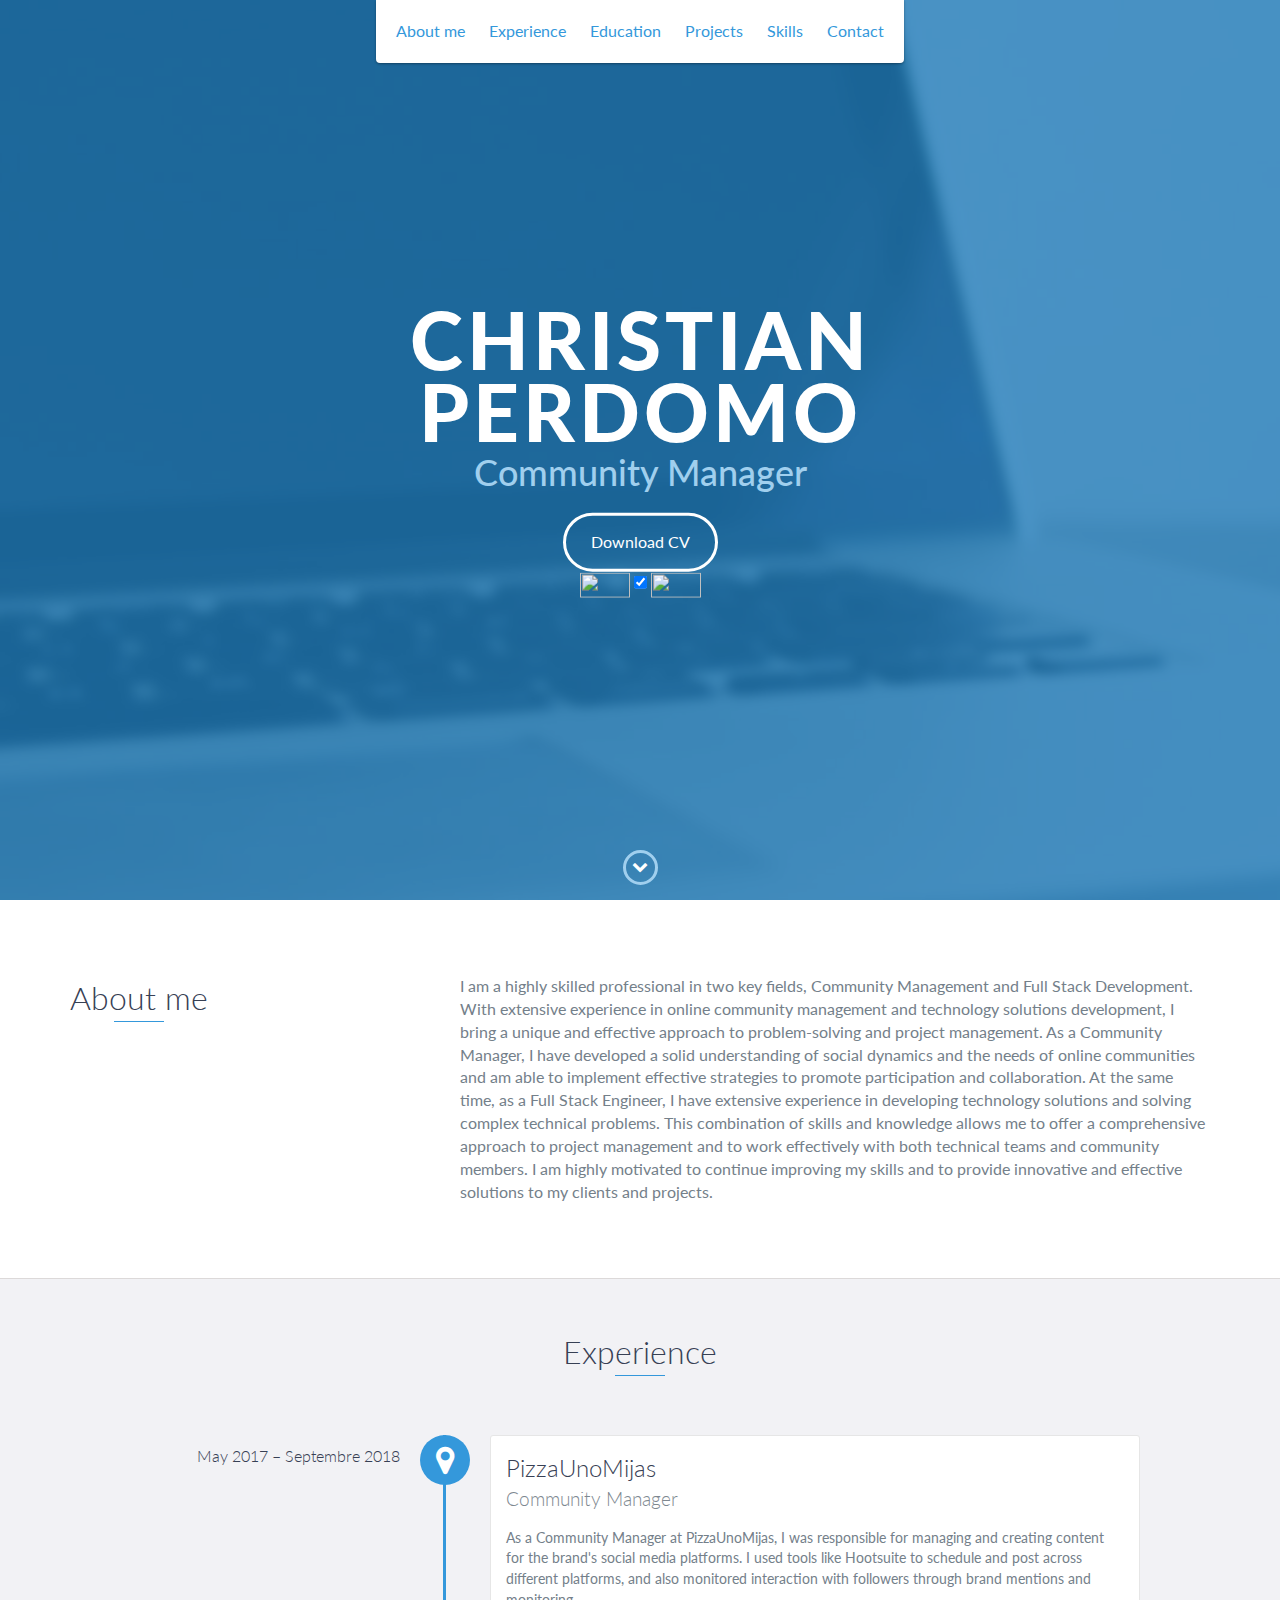
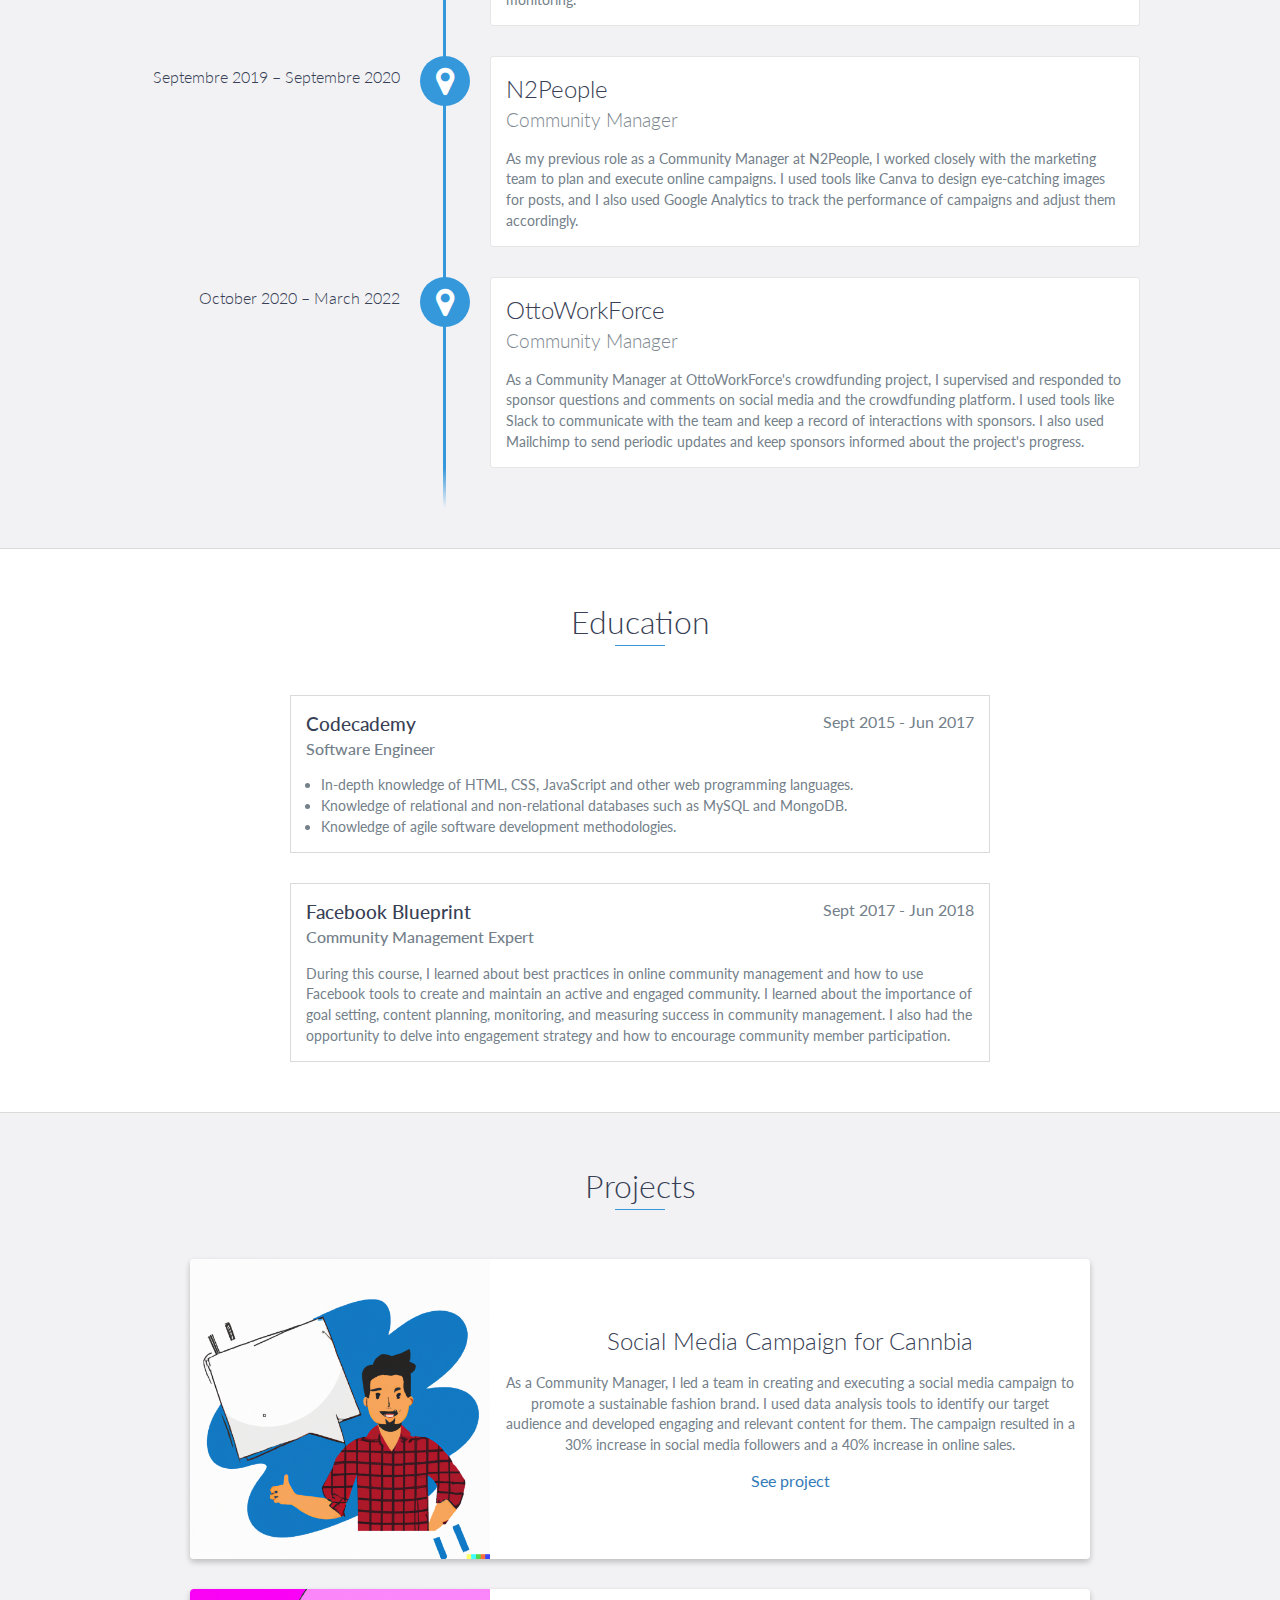
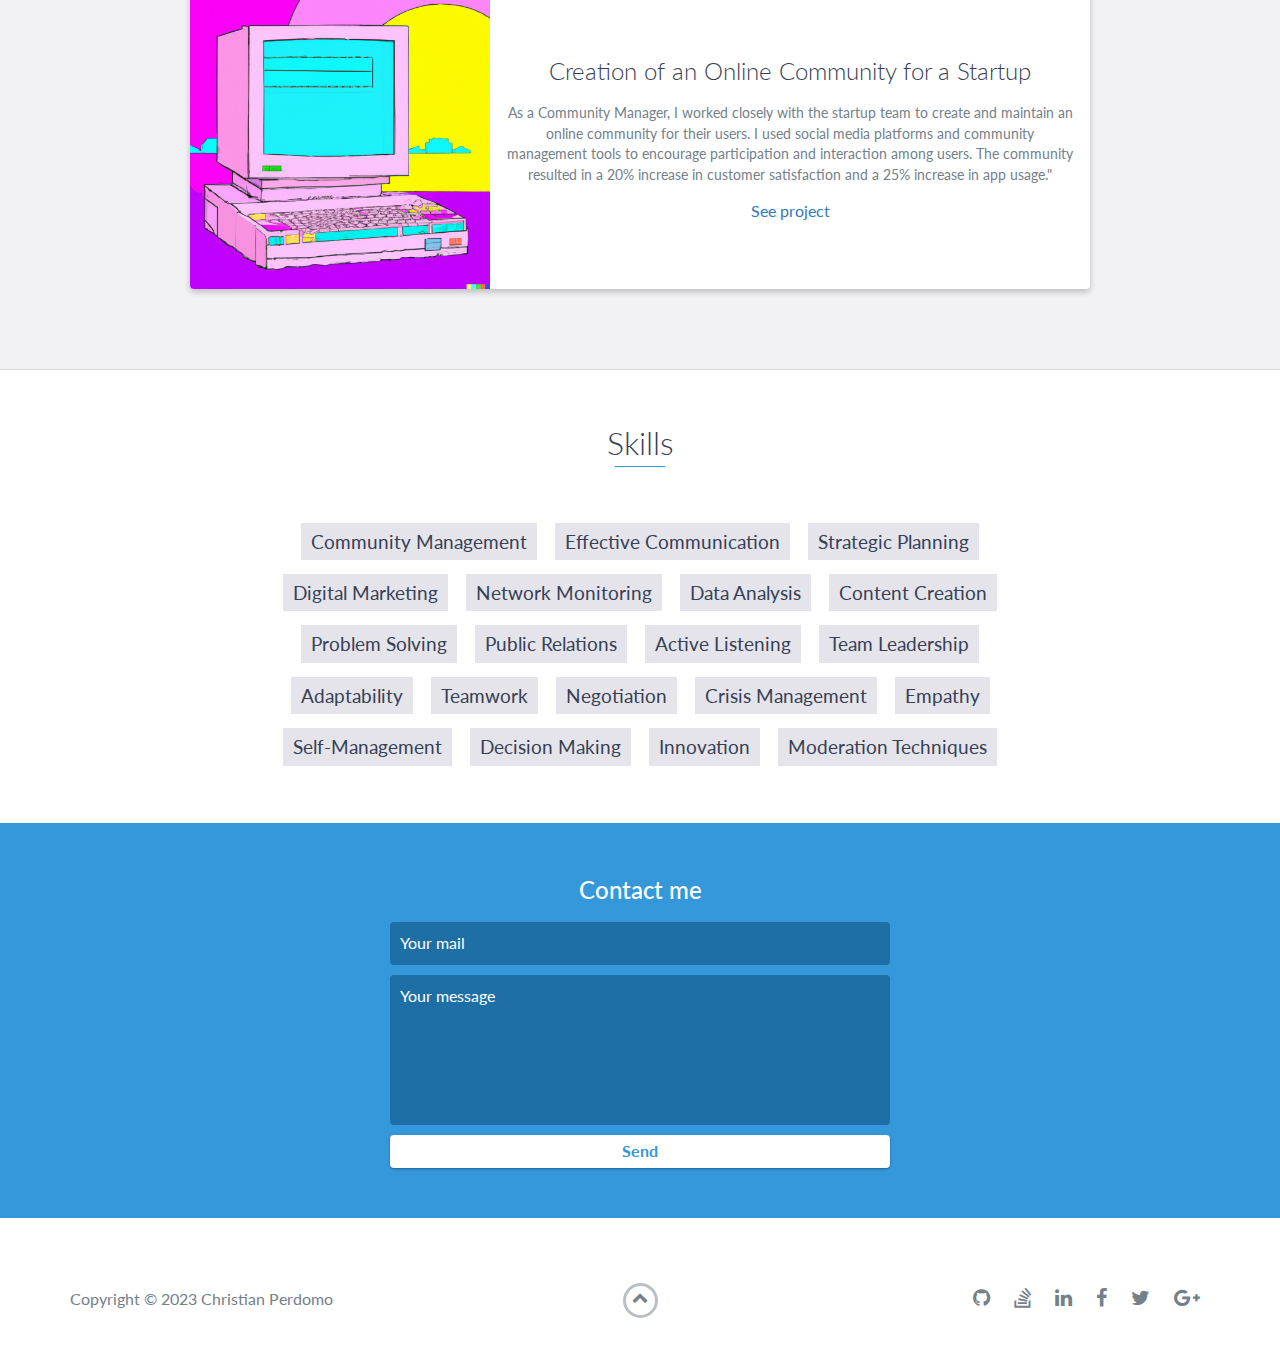
==== en/index.html @ 097fc4c4 "Add files via upload" ====
<!DOCTYPE html>
<html lang="en">

<head>
    <meta charset="utf-8">
    <meta http-equiv="X-UA-Compatible" content="IE=edge">
    <meta name="viewport" content="width=device-width, initial-scale=1">
    <title>Perdominho´s Portfolio</title>
	<link rel="shortcut icon" href="../favicon.ico" type="image/x-icon">
	<link rel="icon" href="../favicon.ico" type="image/x-icon">
    <link href="https://fonts.googleapis.com/css?family=Lato:300,400,700,900" rel="stylesheet">
    <link rel="stylesheet" href="../libs/font-awesome/css/font-awesome.min.css">
    <link href="../css/bootstrap.min.css" rel="stylesheet">
    <link href="../css/styles.css" rel="stylesheet"> 
  
</head>

<body>
    
    <div id="mobile-menu-open" class="shadow-large">
        <i class="fa fa-bars" aria-hidden="true"></i>
    </div>
    <!-- End #mobile-menu-toggle -->
    <header>
        <div id="mobile-menu-close">
            <span>Close</span> <i class="fa fa-times" aria-hidden="true"></i>
        </div>
        <ul id="menu" class="shadow">
            <li>
                <a href="#about">About me</a>
            </li>
            <li>
                <a href="#experience">Experience</a>
            </li>
            <li>
                <a href="#education">Education</a>
            </li>
            <li>
                <a href="#projects">Projects</a>
            </li>
            <li>
                <a href="#skills">Skills</a>
            </li>
            <li>
                <a href="#contact">Contact</a>
            </li>
        </ul>
    </header>
    <!-- End header -->
    
    <div id="lead">
        <div id="lead-content">
            <h1>Christian Perdomo</h1>
            <h2>Community Manager</h2>
            <a href="#" class="btn-rounded-white">Download CV</a>
            <!--Boton -->
   <div class="Navigation">
    <img src="../images\esflag.png" width="50" height="25">
    <input type="checkbox" class="check" checked>
    <img src="../images/enflag.png" width="50" height="25">
    <script src="../js/app.js"></script>
  </div>
    <!-- Fin del boton-->
        </div>
        <!-- End #lead-content -->
        <div id="lead-overlay"></div>

        <div id="lead-down">
            <span>
                <i class="fa fa-chevron-down" aria-hidden="true"></i>
            </span>
        </div>
        <!-- End #lead-down -->
    </div>
    <!-- End #lead -->

    <div id="about">
        <div class="container">
            <div class="row">
                <div class="col-md-4">
                    <h2 class="heading">About me</h2>
                </div>
                <div class="col-md-8">
                    <p>
                        I am a highly skilled professional in two key fields, Community Management and Full Stack Development. With extensive experience in online community management and technology solutions development, I bring a unique and effective approach to problem-solving and project management.
                        As a Community Manager, I have developed a solid understanding of social dynamics and the needs of online communities and am able to implement effective strategies to promote participation and collaboration. At the same time, as a Full Stack Engineer, I have extensive experience in developing technology solutions and solving complex technical problems.
                        This combination of skills and knowledge allows me to offer a comprehensive approach to project management and to work effectively with both technical teams and community members. I am highly motivated to continue improving my skills and to provide innovative and effective solutions to my clients and projects.</p>
                </div>
            </div>
        </div>
    </div>
    <!-- End #about -->

    <div id="experience" class="background-alt">
        <h2 class="heading">Experience</h2>
        <div id="experience-timeline">
            <div data-date="May 2017 – Septembre 2018">
                <h3>PizzaUnoMijas</h3>
                <h4>Community Manager</h4>
                <p>As a Community Manager at PizzaUnoMijas, I was responsible for managing and creating content for the brand's social media platforms. I used tools like Hootsuite to schedule and post across different platforms, and also monitored interaction with followers through brand mentions and monitoring.</p>
            </div>

            <div data-date="Septembre 2019 – Septembre 2020">
                <h3>N2People</h3>
                <h4>Community Manager</h4>
                <p>As my previous role as a Community Manager at N2People, I worked closely with the marketing team to plan and execute online campaigns. I used tools like Canva to design eye-catching images for posts, and I also used Google Analytics to track the performance of campaigns and adjust them accordingly.</p>
            </div>
            <div data-date="October 2020 – March 2022">
                <h3>OttoWorkForce</h3>
                <h4>Community Manager</h4>
                <p>As a Community Manager at OttoWorkForce's crowdfunding project, I supervised and responded to sponsor questions and comments on social media and the crowdfunding platform. I used tools like Slack to communicate with the team and keep a record of interactions with sponsors. I also used Mailchimp to send periodic updates and keep sponsors informed about the project's progress.</p>
            </div>
        </div>
    </div>
    <!-- End #experience -->

    <div id="education">
        <h2 class="heading">Education</h2>
         <div class="education-block">
            <h3>Codecademy</h3>
            <span class="education-date">Sept 2015 - Jun 2017</span>
            <h4>Software Engineer</h4>
            <ul>
                <li>In-depth knowledge of HTML, CSS, JavaScript and other web programming languages.</li>
                <li>Knowledge of relational and non-relational databases such as MySQL and MongoDB.</li>
                <li>Knowledge of agile software development methodologies.</li>
            </ul>
        </div>
        <!-- End .education-block -->
	    <div class="education-block">
            <h3>Facebook Blueprint</h3>
            <span class="education-date">Sept 2017 - Jun 2018</span>
            <h4>Community Management Expert </h4>
            <p>
                During this course, I learned about best practices in online community management and how to use Facebook tools to create and maintain an active and engaged community. I learned about the importance of goal setting, content planning, monitoring, and measuring success in community management. I also had the opportunity to delve into engagement strategy and how to encourage community member participation.</p>
        </div>
        <!-- End .education-block -->
    </div>
    <!-- End #education -->

    <div id="projects" class="background-alt">
        <h2 class="heading">Projects</h2>
        <div class="container">
            <div class="row">
                <div class="project shadow-large">
                    <div class="project-image">
                        <img src="../images/ComMan.png" width="300" height="300" />
                    </div>


                    <!-- End .project-image -->
                    <div class="project-info">
                        <h3>Social Media Campaign for Cannbia</h3>
                        <p>
                            As a Community Manager, I led a team in creating and executing a social media campaign to promote a sustainable fashion brand. I used data analysis tools to identify our target audience and developed engaging and relevant content for them. The campaign resulted in a 30% increase in social media followers and a 40% increase in online sales.</p>
                        <a href="https://cannbia.com/" target="_blank">See project</a>
                    </div>
                    <!-- End .project-info -->
                </div>
                <!-- End .project -->

                <div class="project shadow-large">
                    <div class="project-image">
                        <img src="../images/Prjc.png" width="300" height="300" />
                    </div>
                    <!-- End .project-image -->
                    <div class="project-info">
                        <h3>Creation of an Online Community for a Startup</h3>
                        <p>
                            As a Community Manager, I worked closely with the startup team to create and maintain an online community for their users. I used social media platforms and community management tools to encourage participation and interaction among users. The community resulted in a 20% increase in customer satisfaction and a 25% increase in app usage."</p>
                        <a href="#">See project</a>
                    </div>
                    <!-- End .project-info -->
                </div>
                <!-- End .project -->
            </div>
        </div>
    </div>
    <!-- End #projects -->

    <div id="skills">
        <h2 class="heading">Skills</h2>
        <ul>
            <li>Community Management</li>
  <li>Effective Communication</li>
  <li>Strategic Planning</li>
  <li>Digital Marketing</li>
  <li>Network Monitoring</li>
  <li>Data Analysis</li>
  <li>Content Creation</li>
  <li>Problem Solving</li>
  <li>Public Relations</li>
  <li>Active Listening</li>
  <li>Team Leadership</li>
  <li>Adaptability</li>
  <li>Teamwork</li>
  <li>Negotiation</li>
  <li>Crisis Management</li>
  <li>Empathy</li>
  <li>Self-Management</li>
  <li>Decision Making</li>
  <li>Innovation</li>
  <li>Moderation Techniques</li>
        </ul>
    </div>
    <!-- End #skills -->

    <div id="contact">
        <h2>Contact me</h2>
        <div id="contact-form">
            <form method="POST" action="mailto:perdominho@icloud.com">
                <input type="hidden" name="_subject" value="Contact request from personal website" />
                <input type="email" name="_replyto" placeholder="Your mail" required>
                <textarea name="message" placeholder="Your message" required></textarea>
                <button type="submit">Send</button>
            </form>
        </div>
        <!-- End #contact-form -->
    </div>
    <!-- End #contact -->

    <footer>
        <div class="container">
            <div class="row">
                <div class="col-sm-5 copyright">
                    <p>
                        Copyright &copy; <span id="current-year">2023</span> Christian Perdomo
                    </p>
			</div>
                <div class="col-sm-2 top">
                    <span id="to-top">
                        <i class="fa fa-chevron-up" aria-hidden="true"></i>
                    </span>
                </div>
                <div class="col-sm-5 social">
                    <ul>
                        <li>
                            <a href="https://github.com/Perdominho" target="_blank"><i class="fa fa-github" aria-hidden="true"></i></a>
                        </li>
                        <li>
                            <a href="https://stackoverflow.com/" target="_blank"><i class="fa fa-stack-overflow" aria-hidden="true"></i></a>
                        </li>
                        <li>
                            <a href="https://linkedin.com/" target="_blank"><i class="fa fa-linkedin" aria-hidden="true"></i></a>
                        </li>
                        <li>
                            <a href="https://www.facebook.com/" target="_blank"><i class="fa fa-facebook" aria-hidden="true"></i></a>
                        </li>
                        <li>
                            <a href="https://twitter.com/" target="_blank"><i class="fa fa-twitter" aria-hidden="true"></i></a>
                        </li>
                        <li>
                            <a href="https://plus.google.com/" target="_blank"><i class="fa fa-google-plus" aria-hidden="true"></i></a>
                        </li>
                    </ul>
                </div>
            </div>
        </div>
    </footer>
    <!-- End footer -->

    <script src="https://ajax.googleapis.com/ajax/libs/jquery/1.12.4/jquery.min.js"></script>
    <script src="../js/scripts.min.js"></script>
</body>

</html>
---- css/styles.css ----
body{font-family:'Lato', sans-serif;
    font-size:16px}
body.active{overflow:hidden;
    z-index:-1}
.no-js #experience-timeline>div{background:#fff;
    padding:10px;
    margin-bottom:10px;
    border:1px solid #dcd9d9}
.no-js #experience-timeline>div h3{font-size:1.5em;
    font-weight:300;
    color:#374054;
    display:inline-block;
    margin:0}
.no-js #experience-timeline>div h4{font-size:1.2em;
    font-weight:300;
    color:#7e8890;
    margin:0 0 15px 0}
.no-js #experience-timeline>div p{color:#74808a;
    font-size:0.9em;
    margin:0}
.no-js #experience-timeline:before,.no-js #experience-timeline:after{content:none}
@keyframes dropHeader{0%{transform:translateY(-100%)}100%{transform:translateY(0)}
}
header{position:absolute;
    top:0;
    left:0;
    right:0;
    text-align:center;
    z-index:10;
    animation-name:dropHeader;
    animation-iteration-count:1;
    animation-timing-function:ease;
    animation-duration:0.75s}
header ul{display:inline-block;
    background:#fff;
    text-align:center;
    padding:10px;
    margin:0;
    border-bottom-right-radius:4px;
    border-bottom-left-radius:4px}
header li{display:inline-block}
header a{display:block;color:#3498db;padding:10px}
header a:hover{color:#217dbb;
    text-decoration:none;
    background:#eee;
    border-radius:4px}
header a:focus{color:#3498db;
    text-decoration:none}
header.active{display:block}
header.sticky{position:fixed;
    z-index:999};
#menu.active{display:block}
#mobile-menu-open{
    display:none;
    cursor:pointer;
    position:fixed;
    right:15px;
    top:10px;
    color:#3498db;
    font-size:1.5em;
    z-index:20;
    padding:0 7px;
    border-radius:4px;background:#fff}
    #mobile-menu-close{
        display:none;
        text-align:right;
        width:100%;
        background:#fff;
        font-size:1.5em;
        padding-right:15px;
        padding-top:10px;
        cursor:pointer;
        color:#3498db}
    #mobile-menu-close span{
        font-size:0.5em;
        text-transform:uppercase}
    #mobile-menu-close i{vertical-align:middle}
    footer{padding:50px 0}
    .copyright{padding-top:20px}
    .copyright p{
        margin:0;
        color:#74808a}
    .top{text-align:center}
    .top span{
        cursor:pointer;
        display:block;
        margin:15px auto 0 auto;
        width:35px;
        height:35px;
        border-radius:50%;
        border:3px solid #b9bfc4;
        text-align:center}
    .top i{color:#74808a}
    .social{text-align:right}
    .social ul{
        margin:5px 0 0 0;
        padding:0}
    .social li{
        display:inline-block;
        font-size:1.25em;
        list-style:none}
    .social a{
        display:block;
        color:#74808a;
        padding:10px}
    .social a:hover{color:#3498db}
    .btn-rounded-white{
        display:inline-block;
        color:#fff;
        padding:15px 25px;
        border:3px solid #fff;
        border-radius:30px;
        transition:.5s ease all}
    .btn-rounded-white:hover{
        color:#3498db;
        background:#fff;
        text-decoration:none}
    .shadow{box-shadow:0 1px 3px rgba(0,0,0,0.12),0 1px 2px rgba(0,0,0,0.24)}
    .shadow-large{box-shadow:0 3px 6px rgba(0,0,0,0.08),0 3px 6px rgba(0,0,0,0.15)}
    .heading{position:relative;
        display:inline-block;
        font-size:2em;
        font-weight:300;
        margin:0 0 30px 0}
    .heading:after{position:absolute;
        content:'';
        top:100%;
        height:1px;
        width:50px;
        left:0;
        right:0;
        margin:0 auto;
        background:#3498db}
    .background-alt{background:#f2f2f5}
    #lead{position:relative;
        height:100vh;
        min-height:500px;
        max-height:1080px;
        background:url(../images/lead-bg.jpg)
        ;background-size:cover;
        padding:15px;
        overflow:hidden}
    #lead-content{position:absolute;
        z-index:10;
        top:50%;
        left:50%;
        transform:translate(-50%, -50%);
        text-align:center}
    #lead-content h1,
    #lead-content h2{margin:0}
    #lead-content h1{color:#fff;
        font-weight:900;
        font-size:5em;
        text-transform:uppercase;
        letter-spacing:0.05em;
        line-height:0.9em}
    #lead-content h2{color:#a0cfee;
        font-weight:500;
        font-size:2.25em
        ;margin-bottom:15px}
    #lead-overlay{position:absolute;
        height:100%;
        width:100%;
        top:0;
        right:0;
        bottom:0;
        left:0;
        background:rgba(33,125,187,0.8);
        z-index:1}
    #lead-down{position:absolute;
        left:0;
        right:0;
        width:100%;
        text-align:center;
        z-index:10;
        bottom:15px;
        color:#fff}
    #lead-down span{cursor:pointer;
        display:block;
        margin:0 auto;
        width:35px;
        height:35px;
        border-radius:50%;
        border:3px solid #a0cfee;
        text-align:center}
    #lead-down i{animation:pulsate 1.5s ease;
        animation-iteration-count:infinite;padding-top:5px}
    @keyframes pulsate{0%{transform:scale(1, 1)}
    50%{transform:scale(1.2, 1.2)}
    100%{transform:scale(1, 1)}}
    #about{padding:75px 15px;
        border-bottom:1px solid #dcd9d9}
        #about h2{color:#374054}
        #about p{color:#74808a;
            margin:0}
    #experience{padding:50px 15px;
        text-align:center;
        border-bottom:1px solid #dcd9d9}
        #experience h2{color:#374054}
    #experience-timeline{margin:30px auto 0 auto;
        position:relative;
        max-width:1000px}
    #experience-timeline:before{position:absolute;
        content:'';
        top:0;
        bottom:0;
        left:303px;
        right:auto;
        height:100%;
        width:3px;
        background:#3498db;
        z-index:0}
    #experience-timeline:after{position:absolute;
        content:'';
        width:3px;
        height:40px;
        background:#3498db;
        background:linear-gradient(to bottom, #3498db, rgba(52,152,219,0));
        top:100%;
        left:303px}
    .vtimeline-content{margin-left:350px;
        background:#fff;
        border:1px solid #e6e6e6;
        padding:15px;
        border-radius:3px;
        text-align:left}
    .vtimeline-content h3{font-size:1.5em;
        font-weight:300;
        color:#374054;
        display:inline-block;
        margin:0}
    .vtimeline-content h4{font-size:1.2em;
        font-weight:300;
        color:#7e8890;
        margin:0 0 15px 0}
    .vtimeline-content p{color:#74808a;
        font-size:0.9em;
        margin:0}
    .vtimeline-point{position:relative;
        display:block;
        vertical-align:top;
        margin-bottom:30px}
    .vtimeline-icon{position:relative;
        color:#fff;
        width:50px;
        height:50px;
        background:#3498db;
        border-radius:50%;
        float:left;
        z-index:99;
        margin-left:280px}
    .vtimeline-icon i{display:block;
        font-size:2em;
        margin-top:10px}
    .vtimeline-date{width:260px;
        text-align:right;
        position:absolute;
        left:0;top:10px;
        font-weight:300;
        color:#374054}
    #education{padding:50px 15px 20px 15px;
        border-bottom:1px solid #dcd9d9;
        text-align:center}
    #education h2{color:#374054;
        margin-bottom:50px}
    .education-block{max-width:700px;
        margin:0 auto 30px auto;padding:15px;
        border:1px solid #dcd9d9;
        text-align:left}
    .education-block h3{font-weight:500;
        float:left;
        margin:0;
        color:#374054}
    .education-block span{
        color:#74808a;
        float:right}
 .education-block h4{
            color:#74808a;
            clear:both;
            font-weight:500;
            margin:0 0 15px 0}
 .education-block p,.education-block ul{
        margin:0;
        color:#74808a;
        font-size:0.9em}
.education-block ul{
            padding:0 0 0 15px}
#projects{
                padding:50px 15px;
                border-bottom:1px solid #dcd9d9;
                text-align:center}
 #projects h2{
        color:#374054;
        margin-bottom:50px}
.project{position:relative;
        max-width:900px;
        margin:0 auto 30px auto;
        overflow:hidden;
        background:#fff;
        border-radius:4px}
 .project-image{float:left}
  .project-info{
            position:absolute;top:50%;
            transform:translateY(-50%);
            margin-left:300px;
            padding:15px}
.project-info h3{font-size:1.5em;
    font-weight:300;
    color:#374054;
    margin:0 0 15px 0}
.project-info p{color:#74808a;
        margin:0 0 15px 0;
        font-size:0.9em}
.no-image .project-info{position:relative;
    margin:0;
    padding:30px 15px;
    transform:none}
#more-projects{display:none}
#skills{padding:50px 15px;text-align:center}
#skills h2{color:#374054;margin-bottom:50px}
#skills ul{display:block;margin:0 auto;padding:0;max-width:800px}
#skills li{display:inline-block;margin:7px;padding:5px 10px;color:#374054;
    background:#e4e4ea;
    list-style:none;
    cursor:default;
    font-size:1.2em}
#contact{padding:50px 15px;
    background:#3498db;
    text-align:center}
#contact h2{margin:0 0 15px 0;
    color:#fff;font-weight:500}
#contact-form{max-width:500px;
    margin:0 auto}
#contact-form input,#contact-form textarea{
    display:block;
    width:100%;
    padding:10px;
    border-radius:4px;
    border:none;
    margin-bottom:10px;
    background:#1d6fa5;
    color:#fff;
    transition:.5s ease all}
    #contact-form input::-webkit-input-placeholder,#contact-form textarea::-webkit-input-placeholder{
        color:#fff}
    #contact-form input:-moz-placeholder,#contact-form textarea:-moz-placeholder{
        color:#fff;
        opacity:1}
    #contact-form input::-moz-placeholder,#contact-form textarea::-moz-placeholder{
        color:#fff;
        opacity:1}
    #contact-form input:-ms-input-placeholder,#contact-form textarea:-ms-input-placeholder{color:#fff
    }#contact-form input:focus,#contact-form textarea:focus{outline:none;
        background:#16527a}
    #contact-form textarea{height:150px;resize:none}
    #contact-form button{display:block;width:100%;
        background:#fff;
        border-radius:4px;
        padding:5px 10px;
        border:none;
        color:#3498db;
        font-weight:700;
        box-shadow:0 1px 3px rgba(0,0,0,0.12),0 1px 2px rgba(0,0,0,0.24);
        transition:.5s ease all}
        #contact-form button:hover{box-shadow:0 10px 20px rgba(0,0,0,0.19),0 6px 6px rgba(0,0,0,0.23)}
        .optional-section{padding:50px 15px;
            text-align:center;
            border-top:1px solid #dcd9d9}
    .optional-section h2{color:#374054}
    .optional-section-block{max-width:700px;
        margin:0 auto 30px auto;padding:15px;
        border:1px solid #dcd9d9;
        background:#fff;
        text-align:left}
    .optional-section-block h3{font-weight:500;
        margin:0 0 15px 0;
        color:#374054}
    .optional-section-block h4{color:#74808a;
        clear:both;
        font-weight:500;
        margin:0 0 15px 0}
        .optional-section-block p,.optional-section-block ul{margin:0 0 15px 0;color:#74808a;font-size:0.9em}
        .optional-section-block ul{padding:0 0 0 15px}
        @media only screen and (max-width: 750px)
        {#experience-timeline:before,#experience-timeline:after{left:23px}
        .vtimeline-date{width:auto;text-align:left;position:relative;margin-bottom:15px;display:block;margin-left:70px}
        .vtimeline-icon{margin-left:0}
        .vtimeline-content{margin-left:70px}}
        @media only screen and (max-width: 992px)
        {#lead{height:auto;
            min-height:auto;
            max-height:auto;
            padding:100px 15px}
    #lead-content{position:relative;
        transform:none;
        left:auto;
        top:auto}
    #lead-content h1{font-size:3em}
    #lead-content h2{font-size:1.75em}
    #about{text-align:center}
    #about p{text-align:left}}
    @media only screen and (max-width: 768px){header{position:fixed;
        display:none;
        z-index:999;
        animation:none;
        bottom:0;
        height:100%}
    #mobile-menu-open,#mobile-menu-close{display:block}
    #menu{height:100%;
        overflow-y:auto;
        box-shadow:none;
        border-radius:0;
        width:100%}
 #menu li{display:block;
            margin-bottom:10px}
    #lead-content h1{font-size:2em}
    #lead-content h2{font-size:1.3em}
    #lead-content a{padding:10px 20px}
    #lead-down{display:none}
    .education-block h3,.education-block span{float:none}
    .project-image{display:none}
    .project-info{position:relative;
        margin:0;
        padding:30px 15px;
        top:auto;
        transform:none}
    footer{text-align:center}
    .social{text-align:center}}
    @media only screen and (max-width: 480px)
    {#lead-content h1{font-size:1.5em}
    #lead-content h2{font-size:1em}
    #lead-content a{font-size:0.9em;padding:5px 10px}}
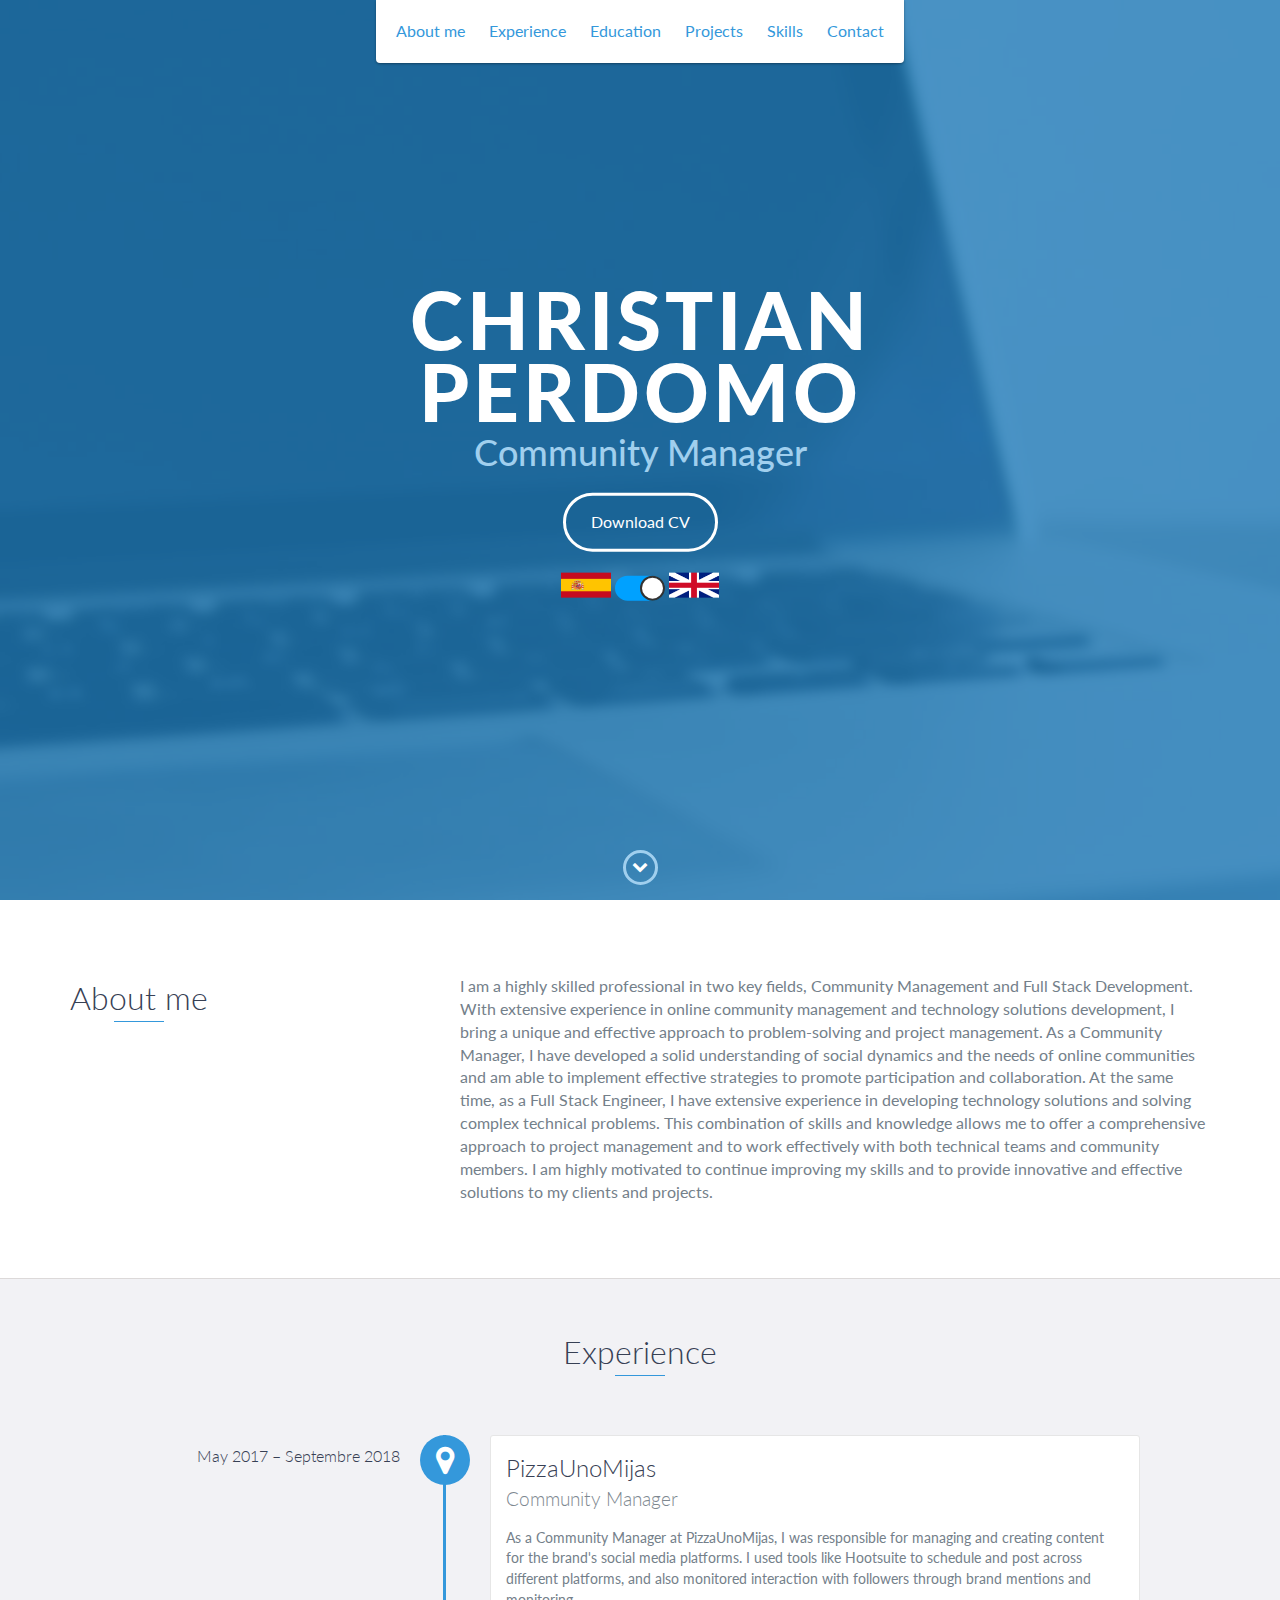
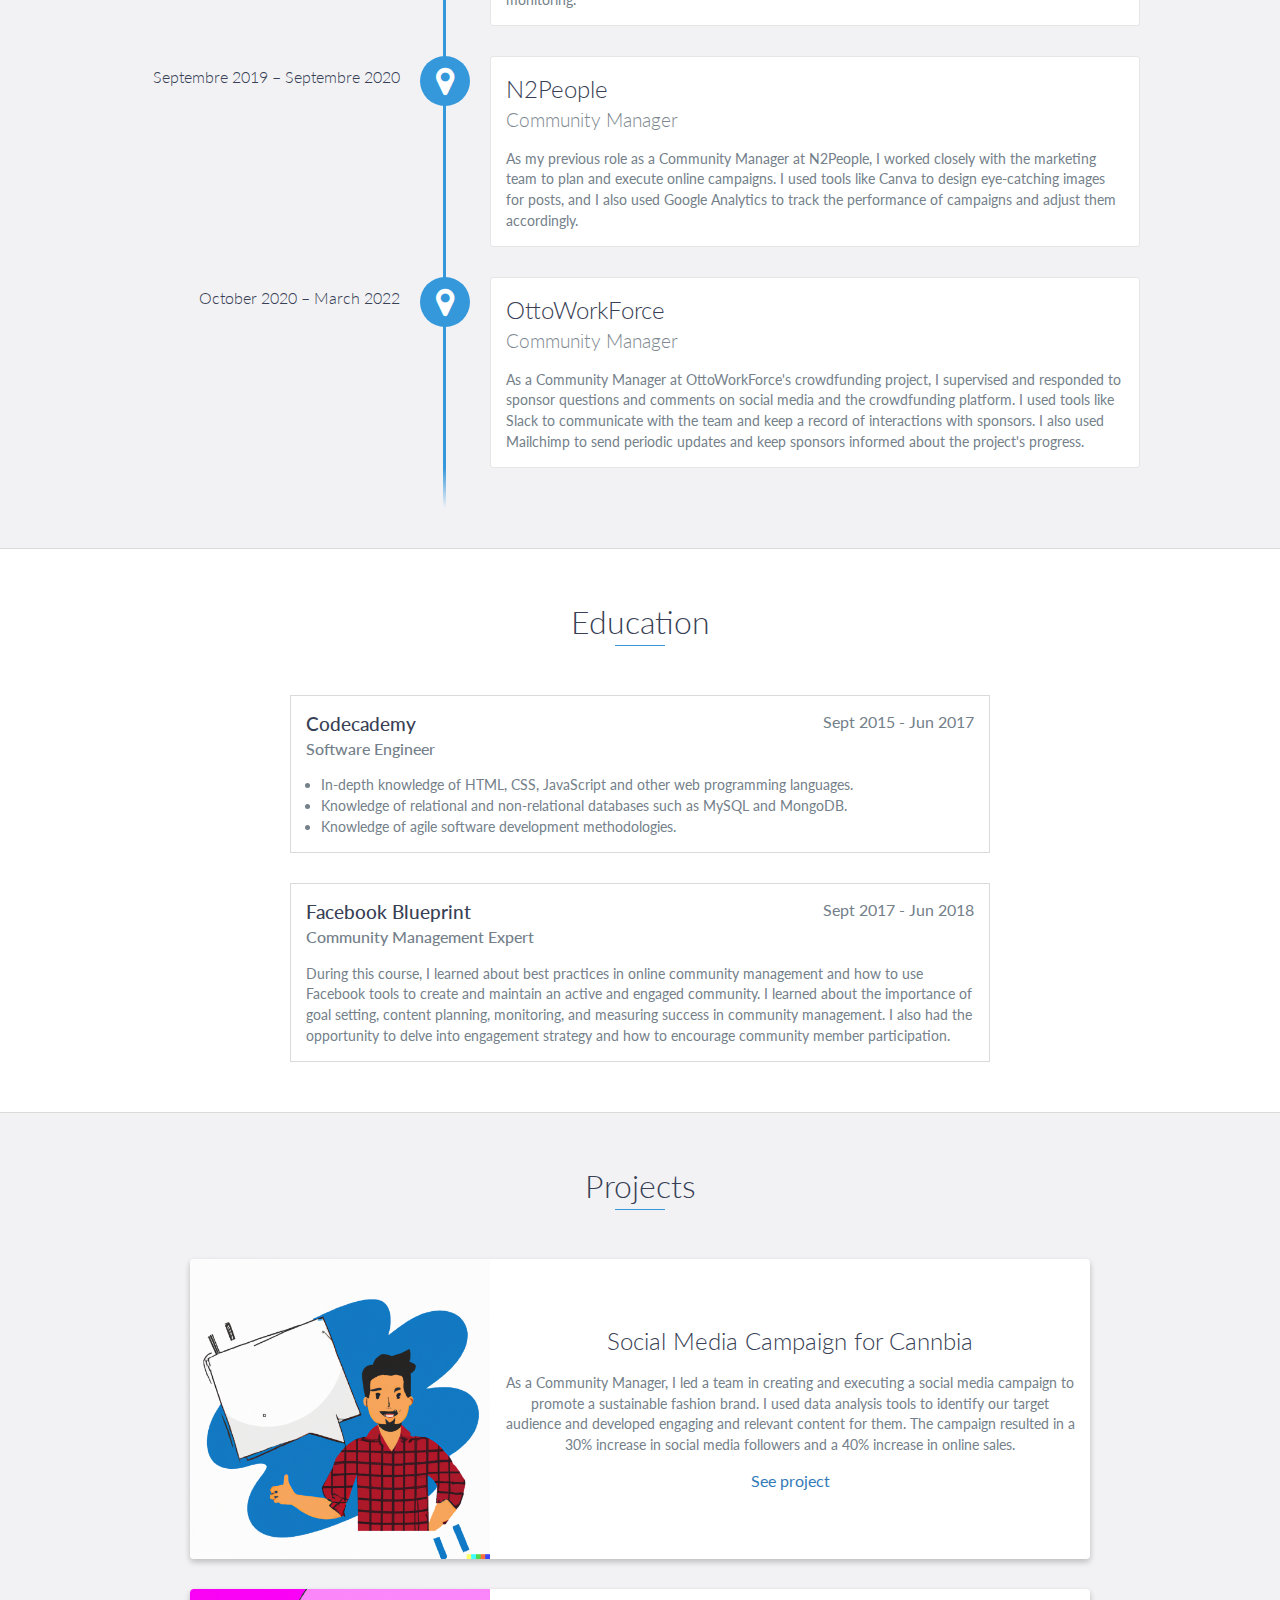
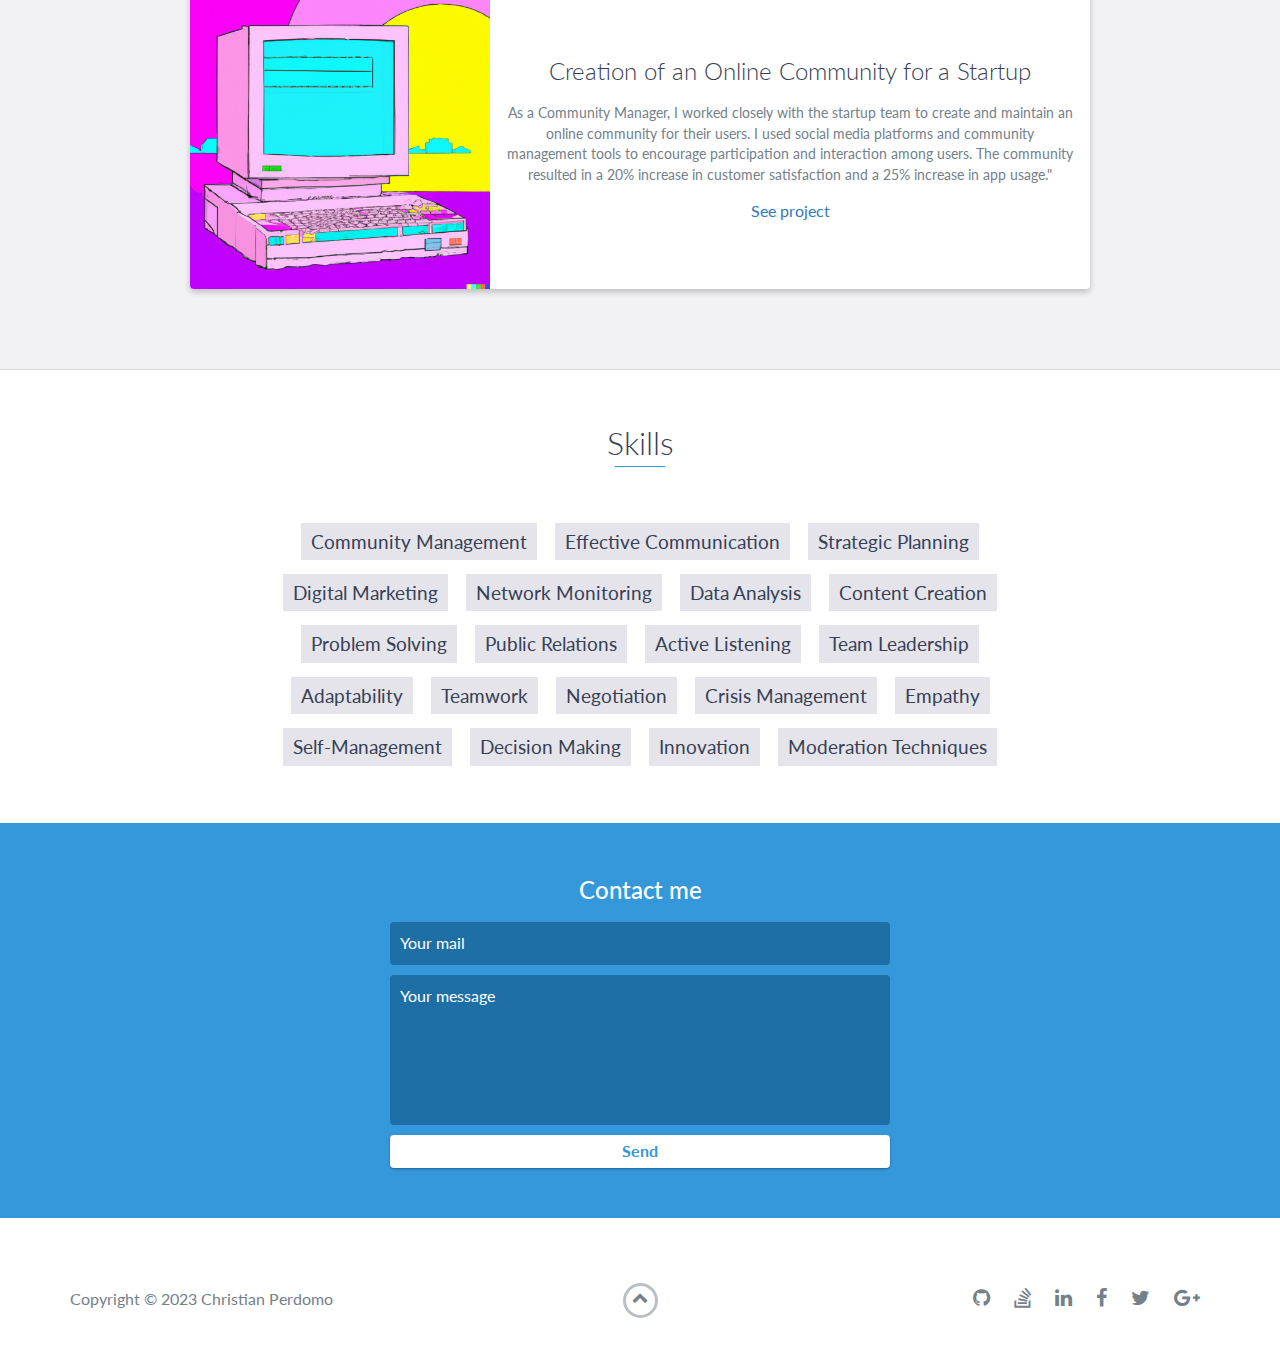
==== commit a653eca7: "Update index.html" ====
--- a/en/index.html
+++ b/en/index.html
@@ -52,7 +52,7 @@
         <div id="lead-content">
             <h1>Christian Perdomo</h1>
             <h2>Community Manager</h2>
-            <a href="#" class="btn-rounded-white">Download CV</a>
+            <a href="encv.pdf" download="encv.pdf" class="btn-rounded-white">Download CV</a>
             <!--Boton -->
    <div class="Navigation">
     <img src="../images\esflag.png" width="50" height="25">
--- a/css/styles.css
+++ b/css/styles.css
@@ -430,3 +430,43 @@
     {#lead-content h1{font-size:1.5em}
     #lead-content h2{font-size:1em}
     #lead-content a{font-size:0.9em;padding:5px 10px}}
+.Navigation {
+    padding: 20px;
+}
+.en {
+    color:#333;
+}
+.es {
+    color:#00a1ff;
+}
+.check{
+    position:relative;
+    width: 50px;
+}
+.check:before{
+    content: '';
+    position: absolute;
+    width: 50px;
+    height: 25px;
+    background: #333;
+    border-radius: 25px;
+}
+.check:after{
+    content: '';
+    position: absolute;
+    width: 25px;
+    height: 25px;
+    background: white;
+    border-radius: 25px;
+    transition: 0.25s;
+    border: 2px solid #333;
+    box-sizing: border-box;
+}
+.check:checked:after{
+    left: 25px;
+    border: 2px solid #333
+}
+.check:checked:before{
+    background: #00a1ff;
+}
+
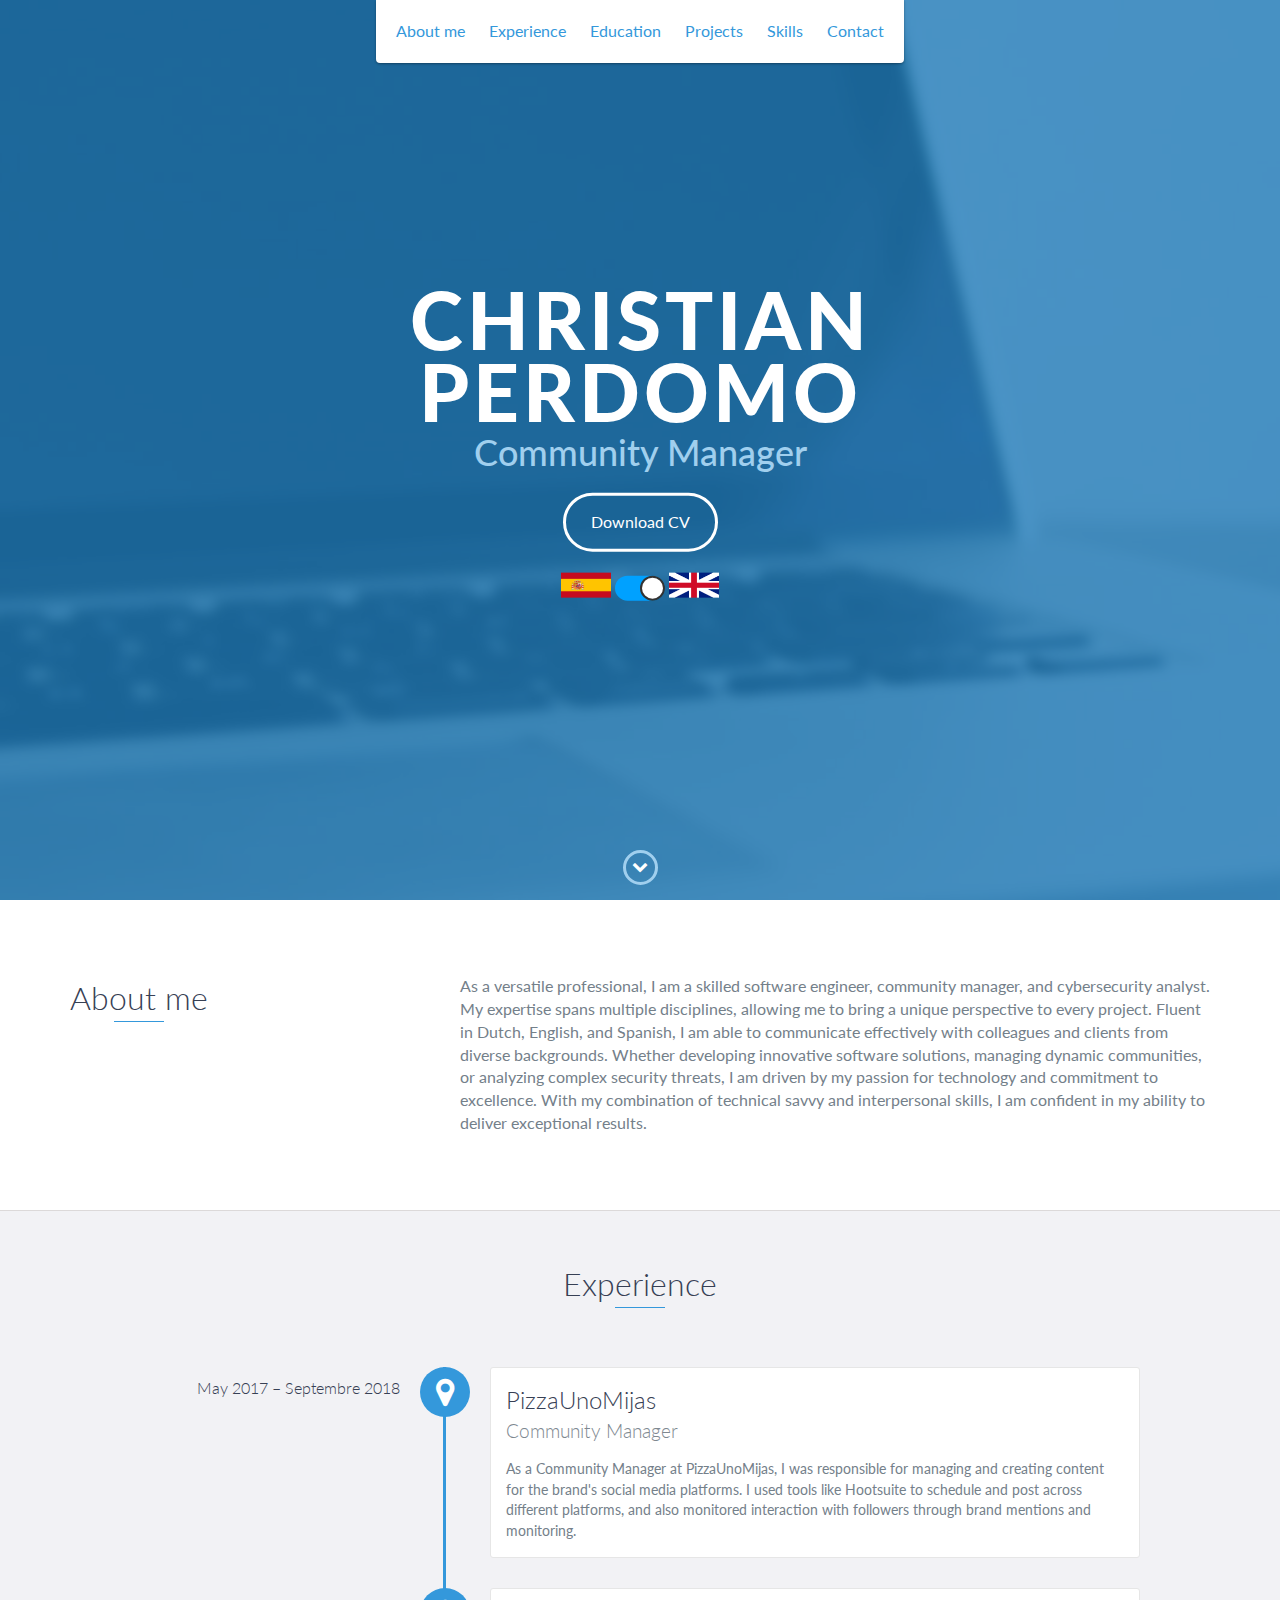
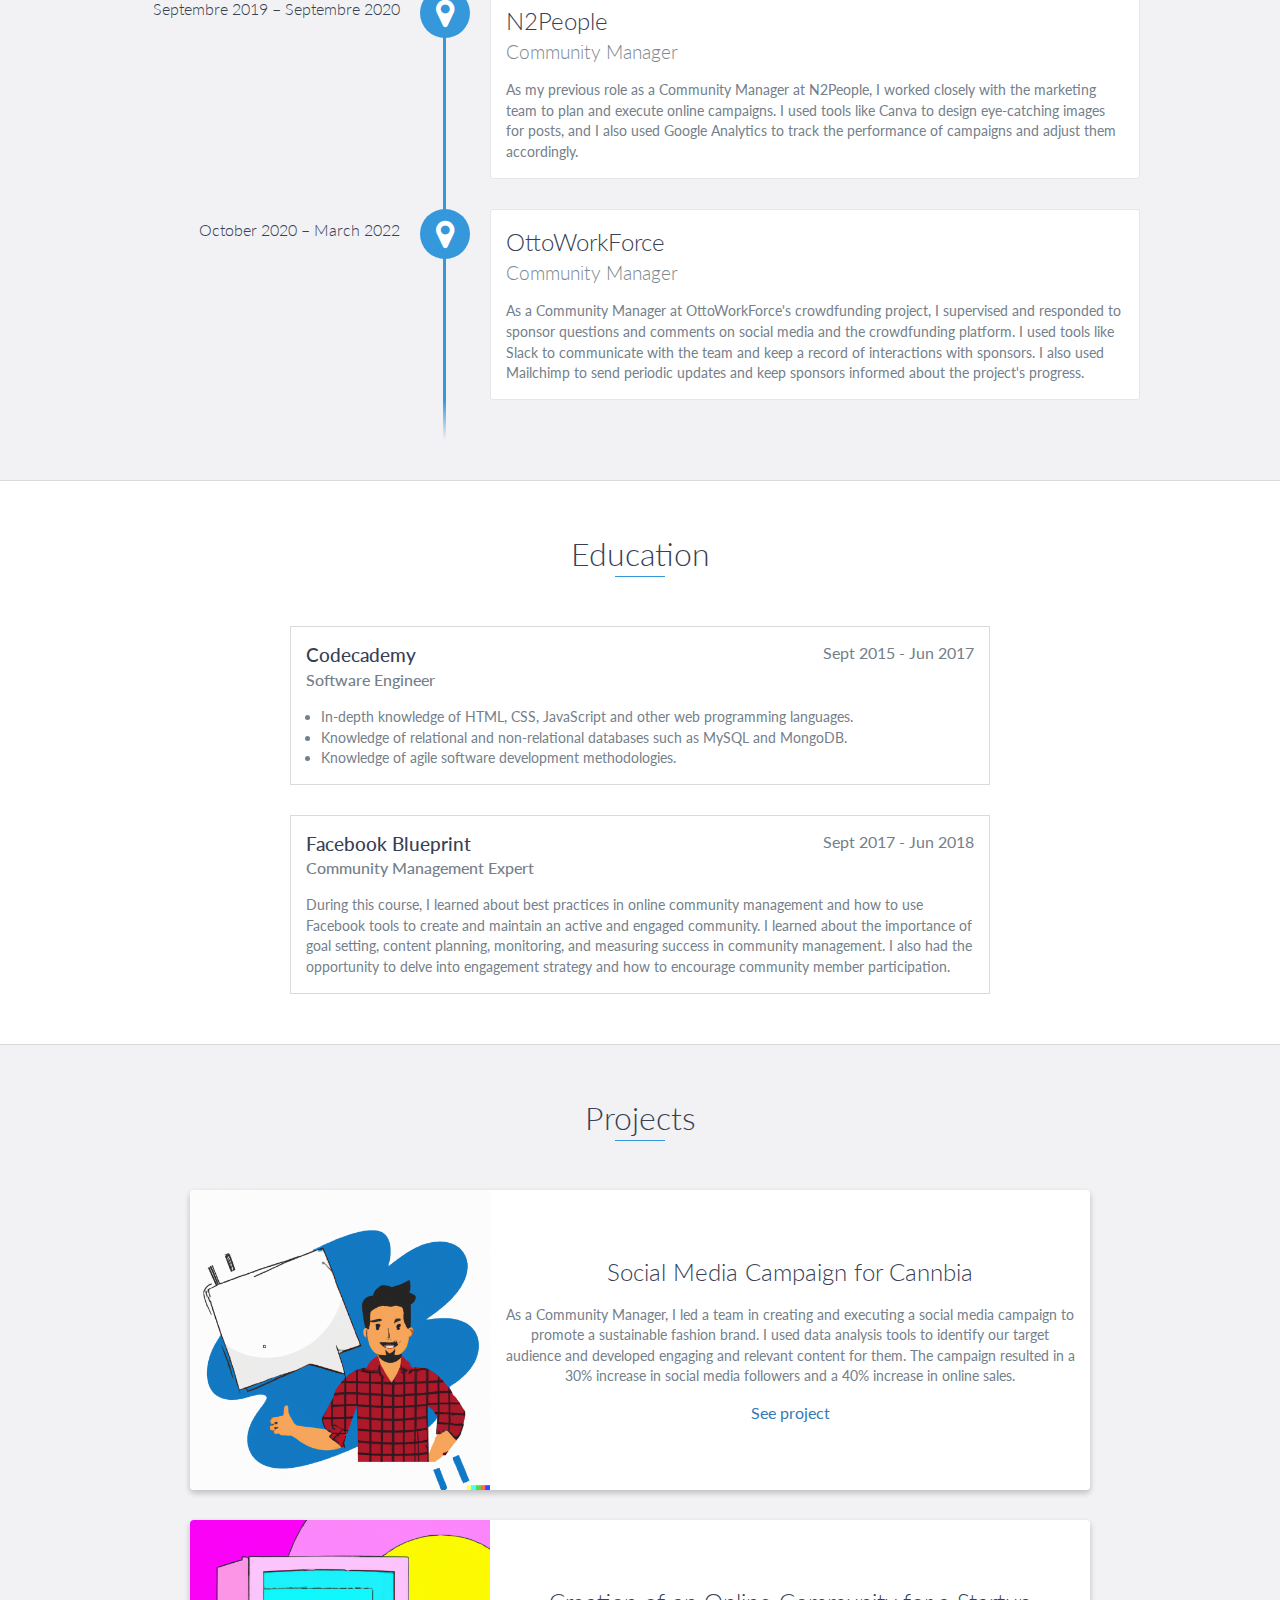
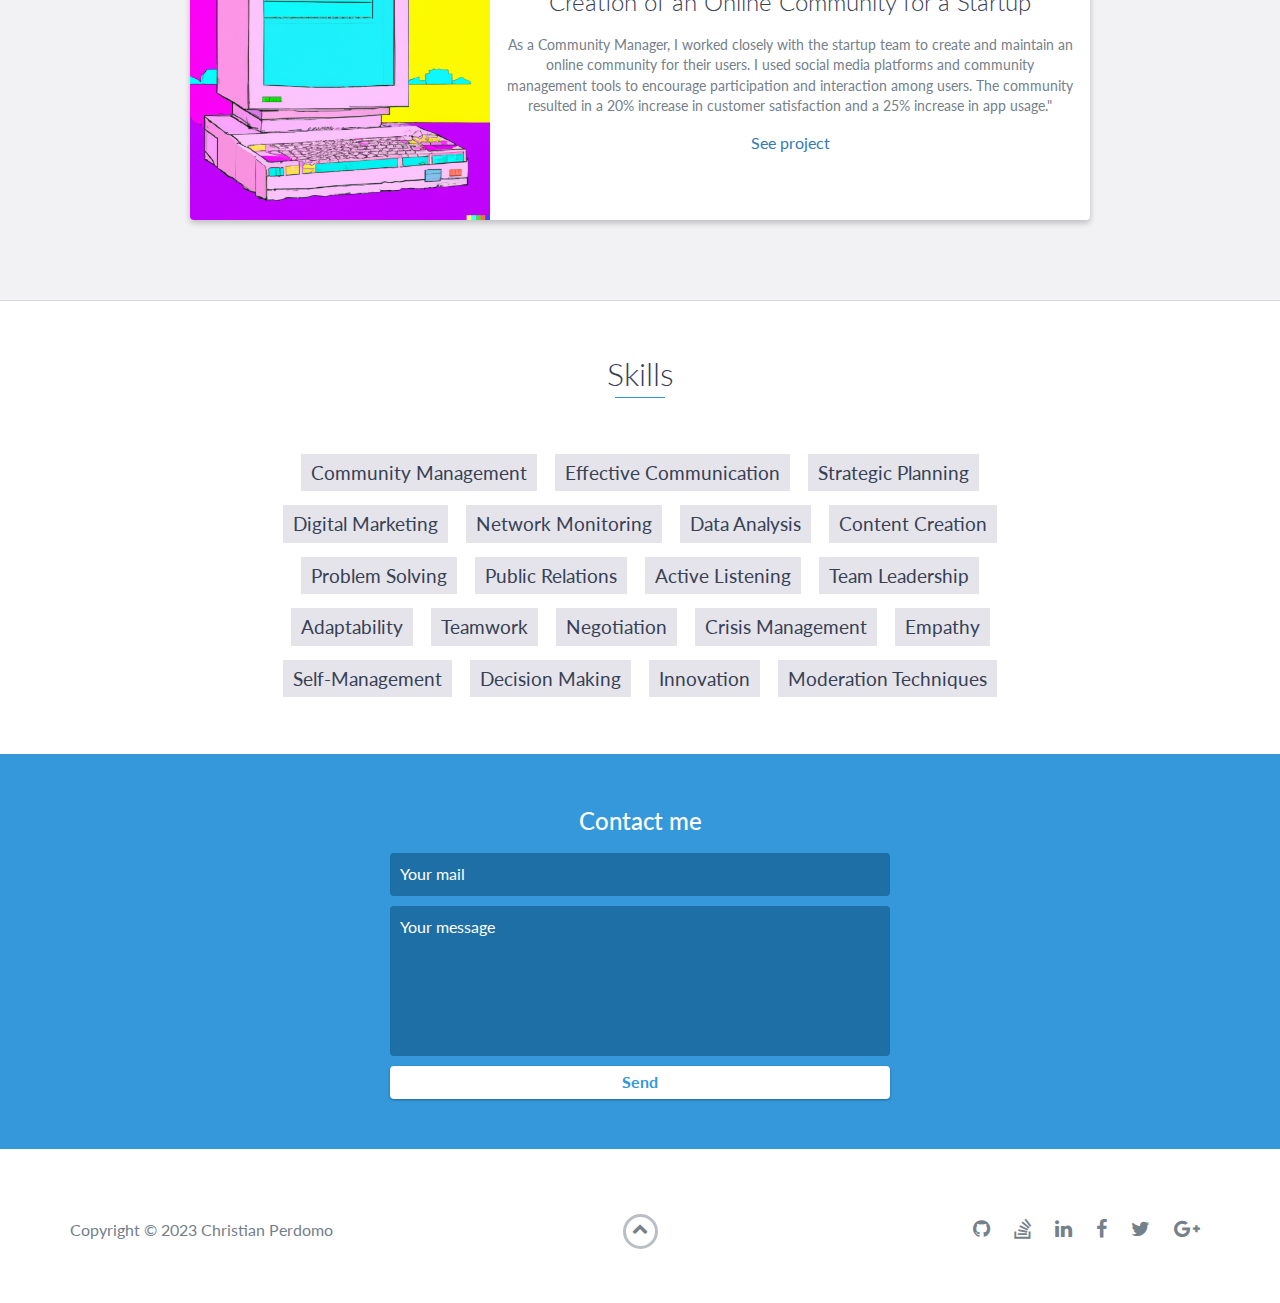
==== commit c6c657b3: "Update index.html" ====
--- a/en/index.html
+++ b/en/index.html
@@ -81,10 +81,7 @@
                     <h2 class="heading">About me</h2>
                 </div>
                 <div class="col-md-8">
-                    <p>
-                        I am a highly skilled professional in two key fields, Community Management and Full Stack Development. With extensive experience in online community management and technology solutions development, I bring a unique and effective approach to problem-solving and project management.
-                        As a Community Manager, I have developed a solid understanding of social dynamics and the needs of online communities and am able to implement effective strategies to promote participation and collaboration. At the same time, as a Full Stack Engineer, I have extensive experience in developing technology solutions and solving complex technical problems.
-                        This combination of skills and knowledge allows me to offer a comprehensive approach to project management and to work effectively with both technical teams and community members. I am highly motivated to continue improving my skills and to provide innovative and effective solutions to my clients and projects.</p>
+                    <p>As a versatile professional, I am a skilled software engineer, community manager, and cybersecurity analyst. My expertise spans multiple disciplines, allowing me to bring a unique perspective to every project. Fluent in Dutch, English, and Spanish, I am able to communicate effectively with colleagues and clients from diverse backgrounds. Whether developing innovative software solutions, managing dynamic communities, or analyzing complex security threats, I am driven by my passion for technology and commitment to excellence. With my combination of technical savvy and interpersonal skills, I am confident in my ability to deliver exceptional results.</p>
                 </div>
             </div>
         </div>
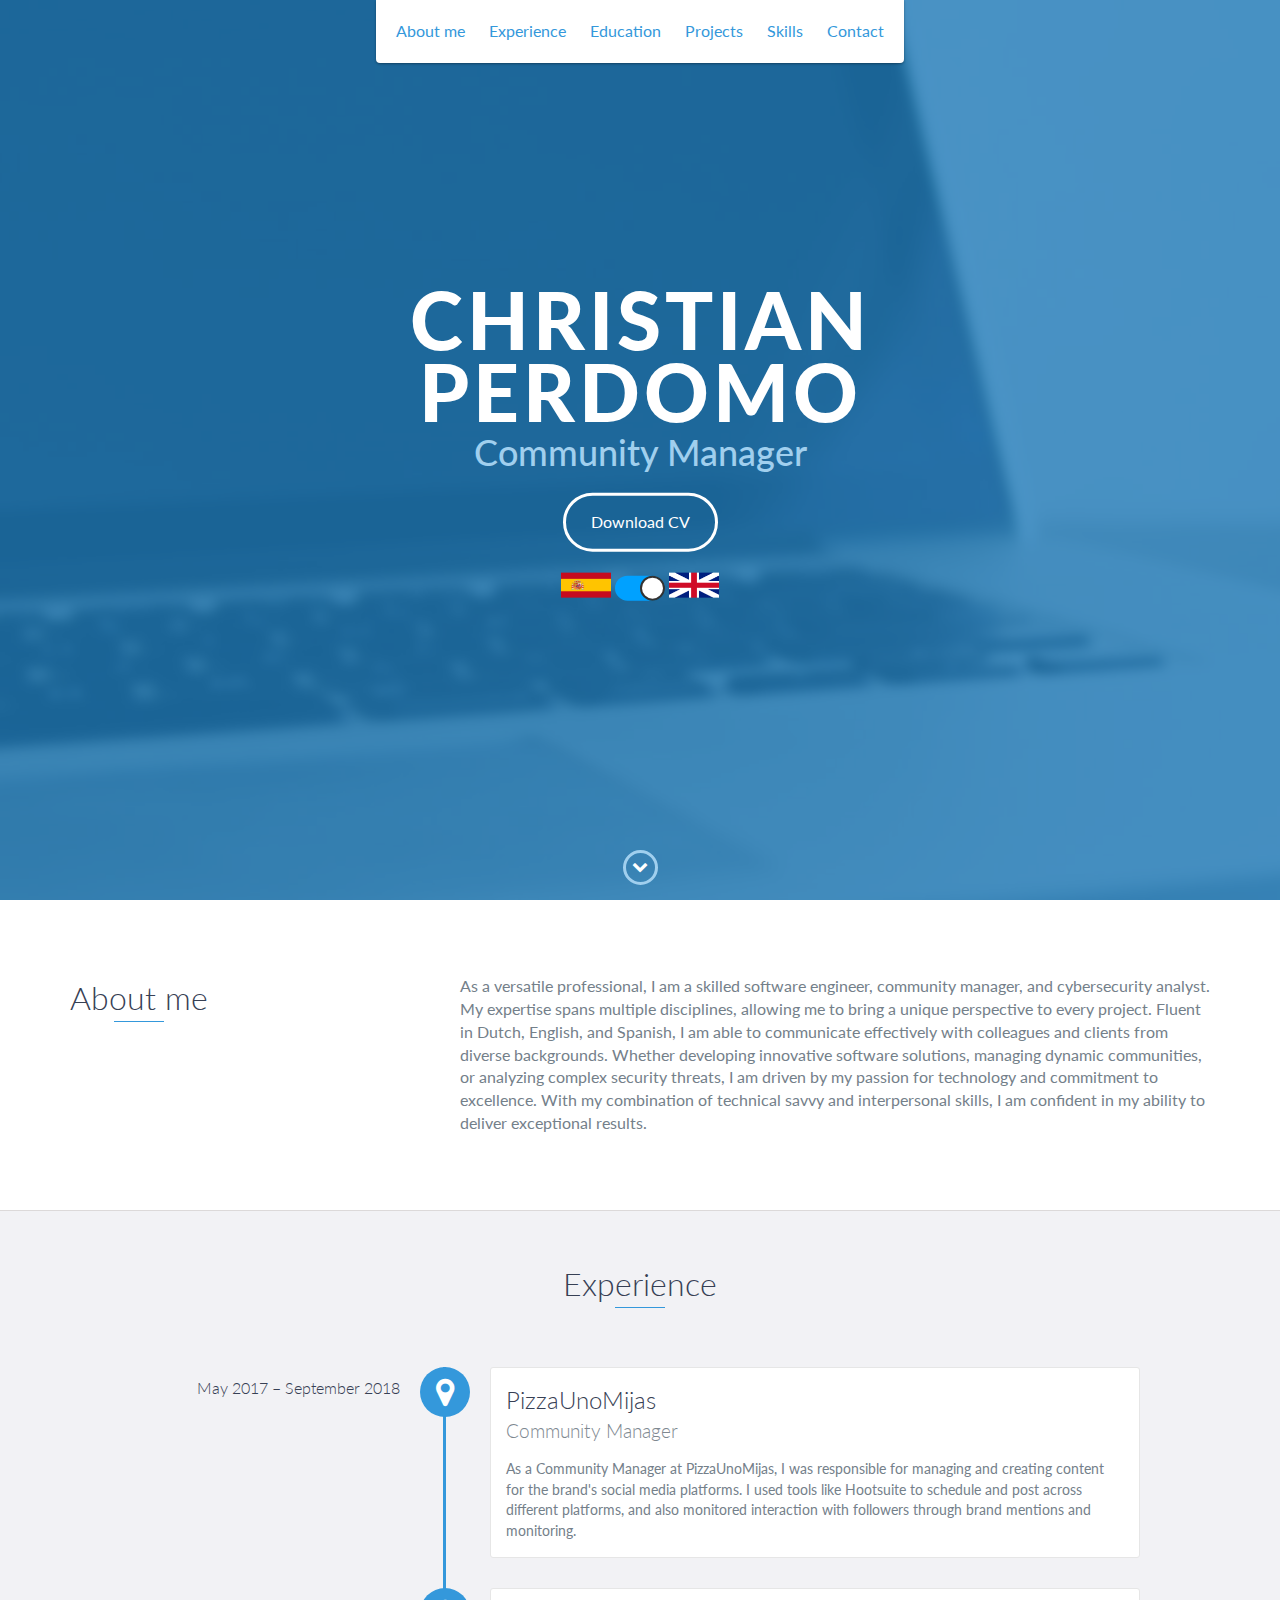
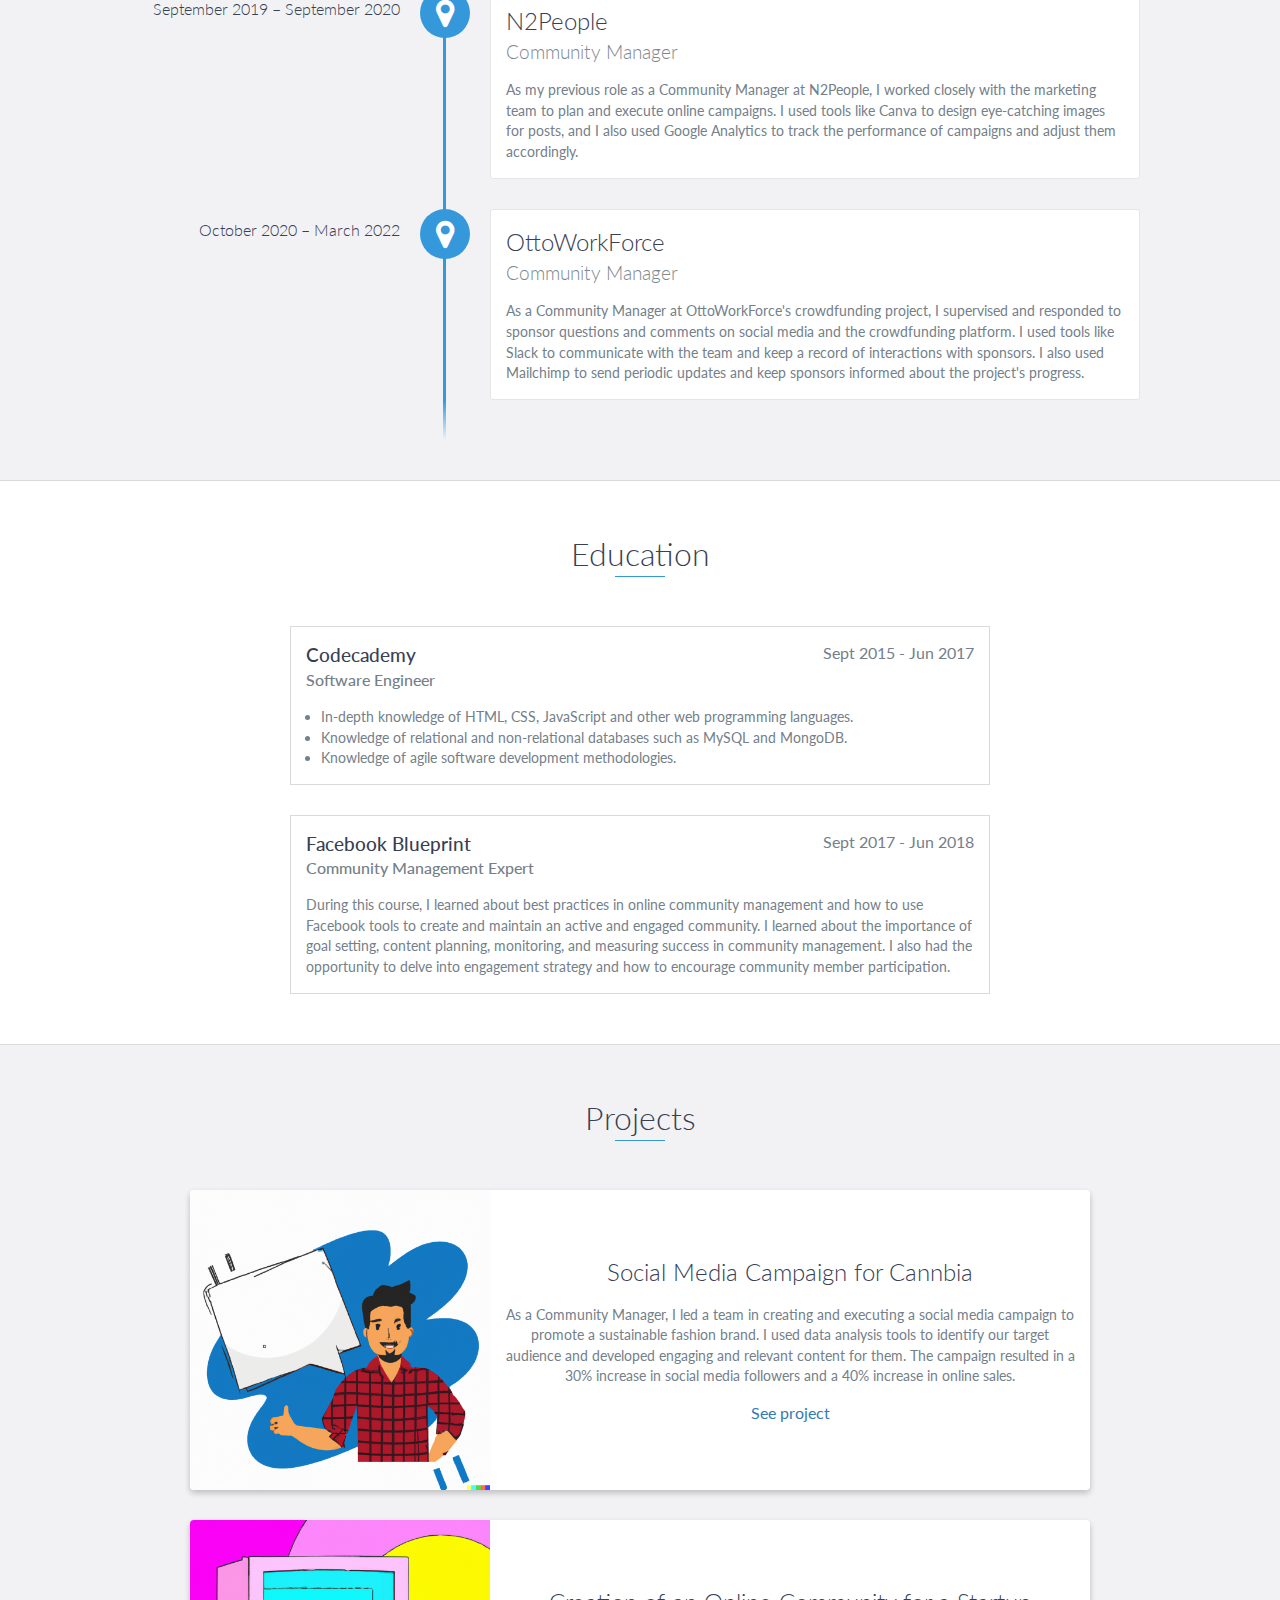
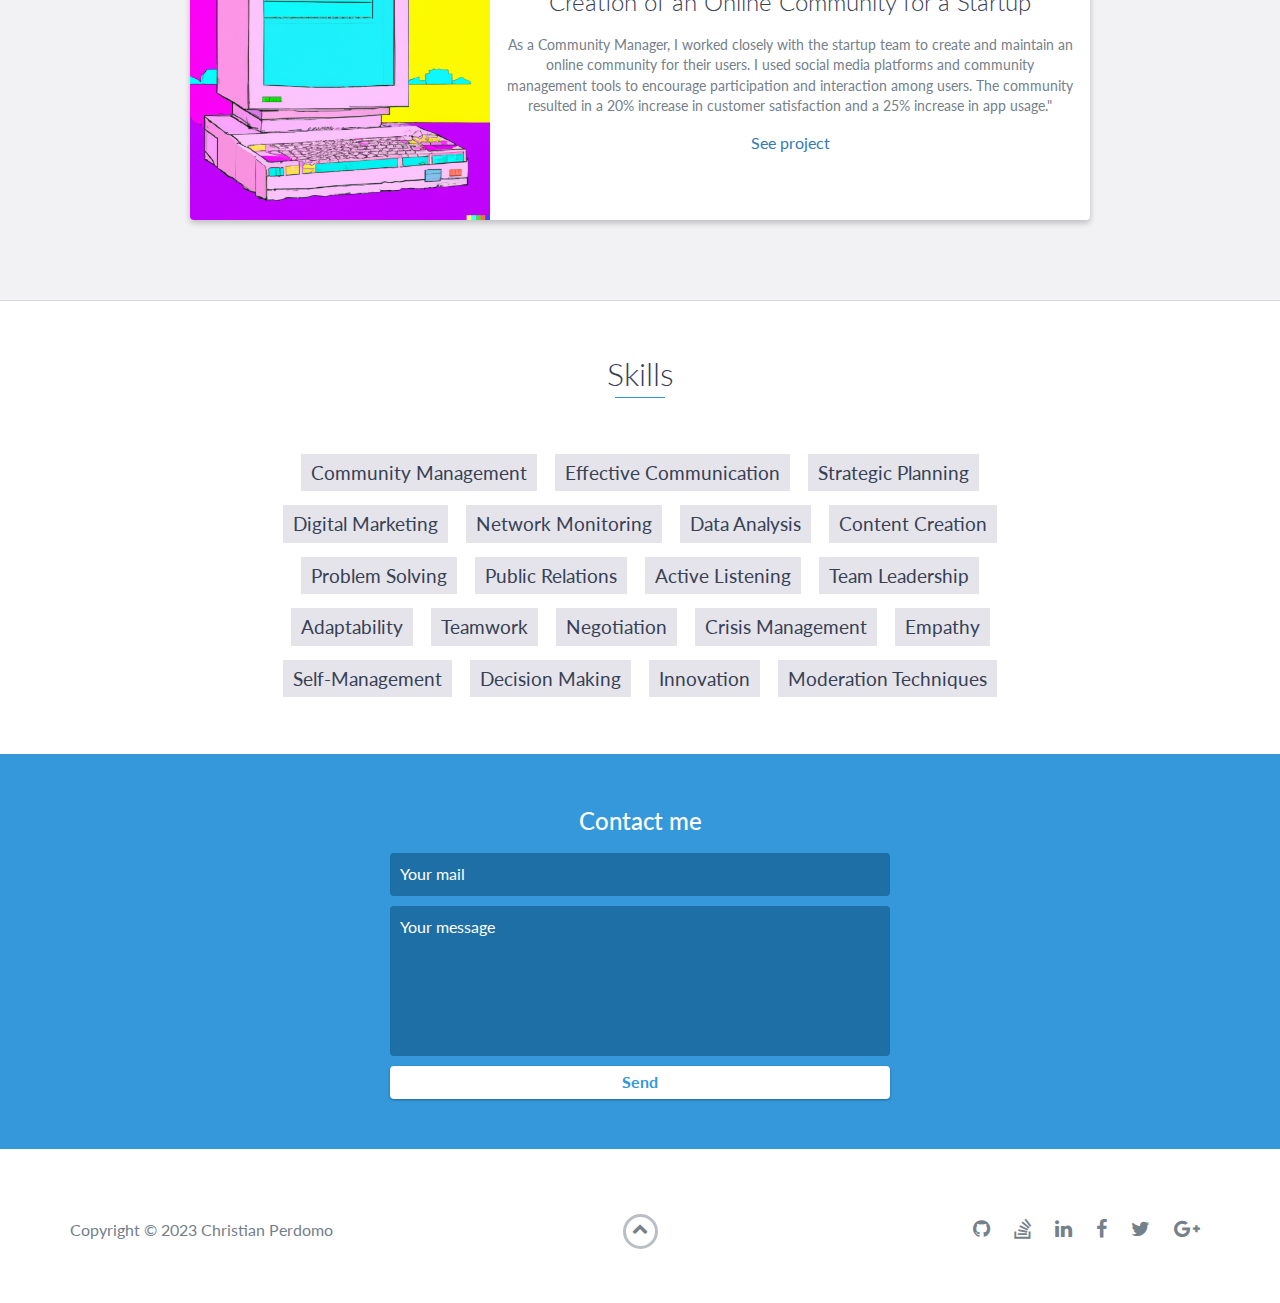
==== commit 3b238359: "Update index.html" ====
--- a/en/index.html
+++ b/en/index.html
@@ -91,13 +91,13 @@
     <div id="experience" class="background-alt">
         <h2 class="heading">Experience</h2>
         <div id="experience-timeline">
-            <div data-date="May 2017 – Septembre 2018">
+            <div data-date="May 2017 – September 2018">
                 <h3>PizzaUnoMijas</h3>
                 <h4>Community Manager</h4>
                 <p>As a Community Manager at PizzaUnoMijas, I was responsible for managing and creating content for the brand's social media platforms. I used tools like Hootsuite to schedule and post across different platforms, and also monitored interaction with followers through brand mentions and monitoring.</p>
             </div>
 
-            <div data-date="Septembre 2019 – Septembre 2020">
+            <div data-date="September 2019 – September 2020">
                 <h3>N2People</h3>
                 <h4>Community Manager</h4>
                 <p>As my previous role as a Community Manager at N2People, I worked closely with the marketing team to plan and execute online campaigns. I used tools like Canva to design eye-catching images for posts, and I also used Google Analytics to track the performance of campaigns and adjust them accordingly.</p>
